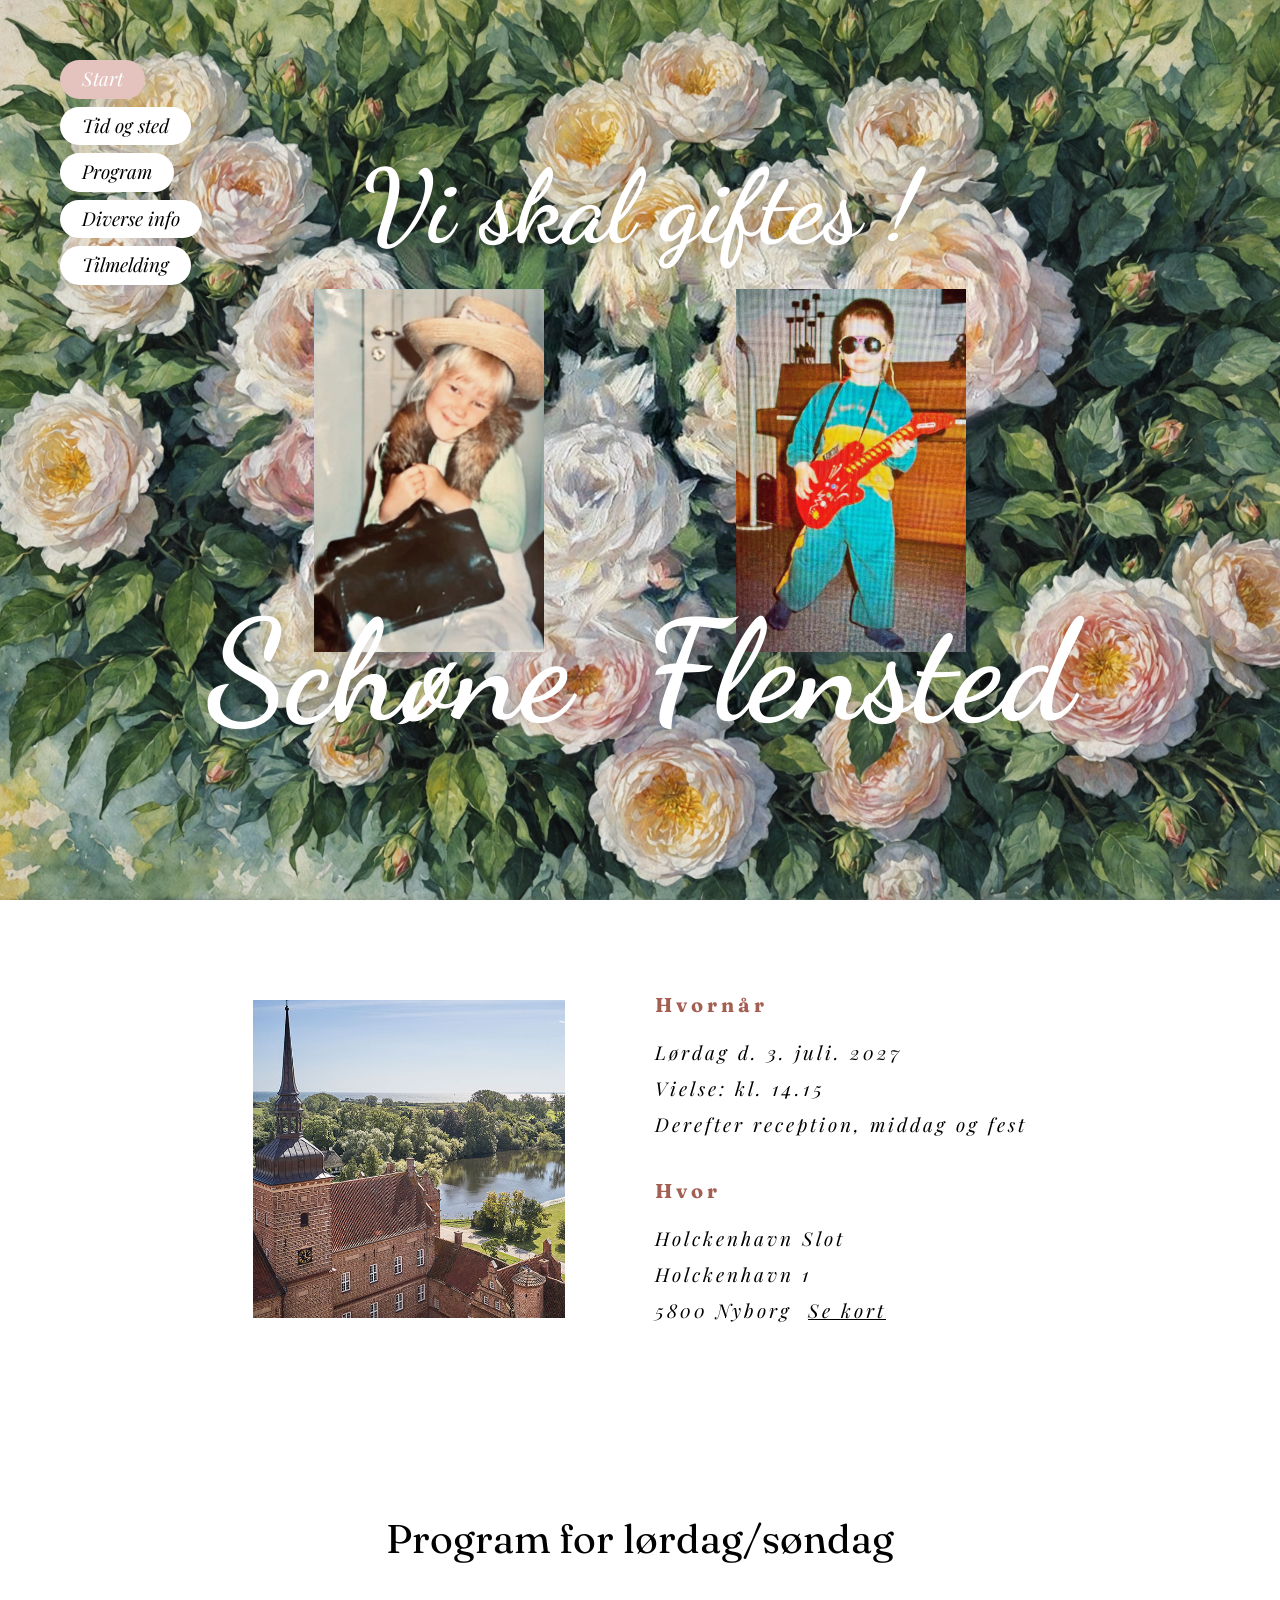
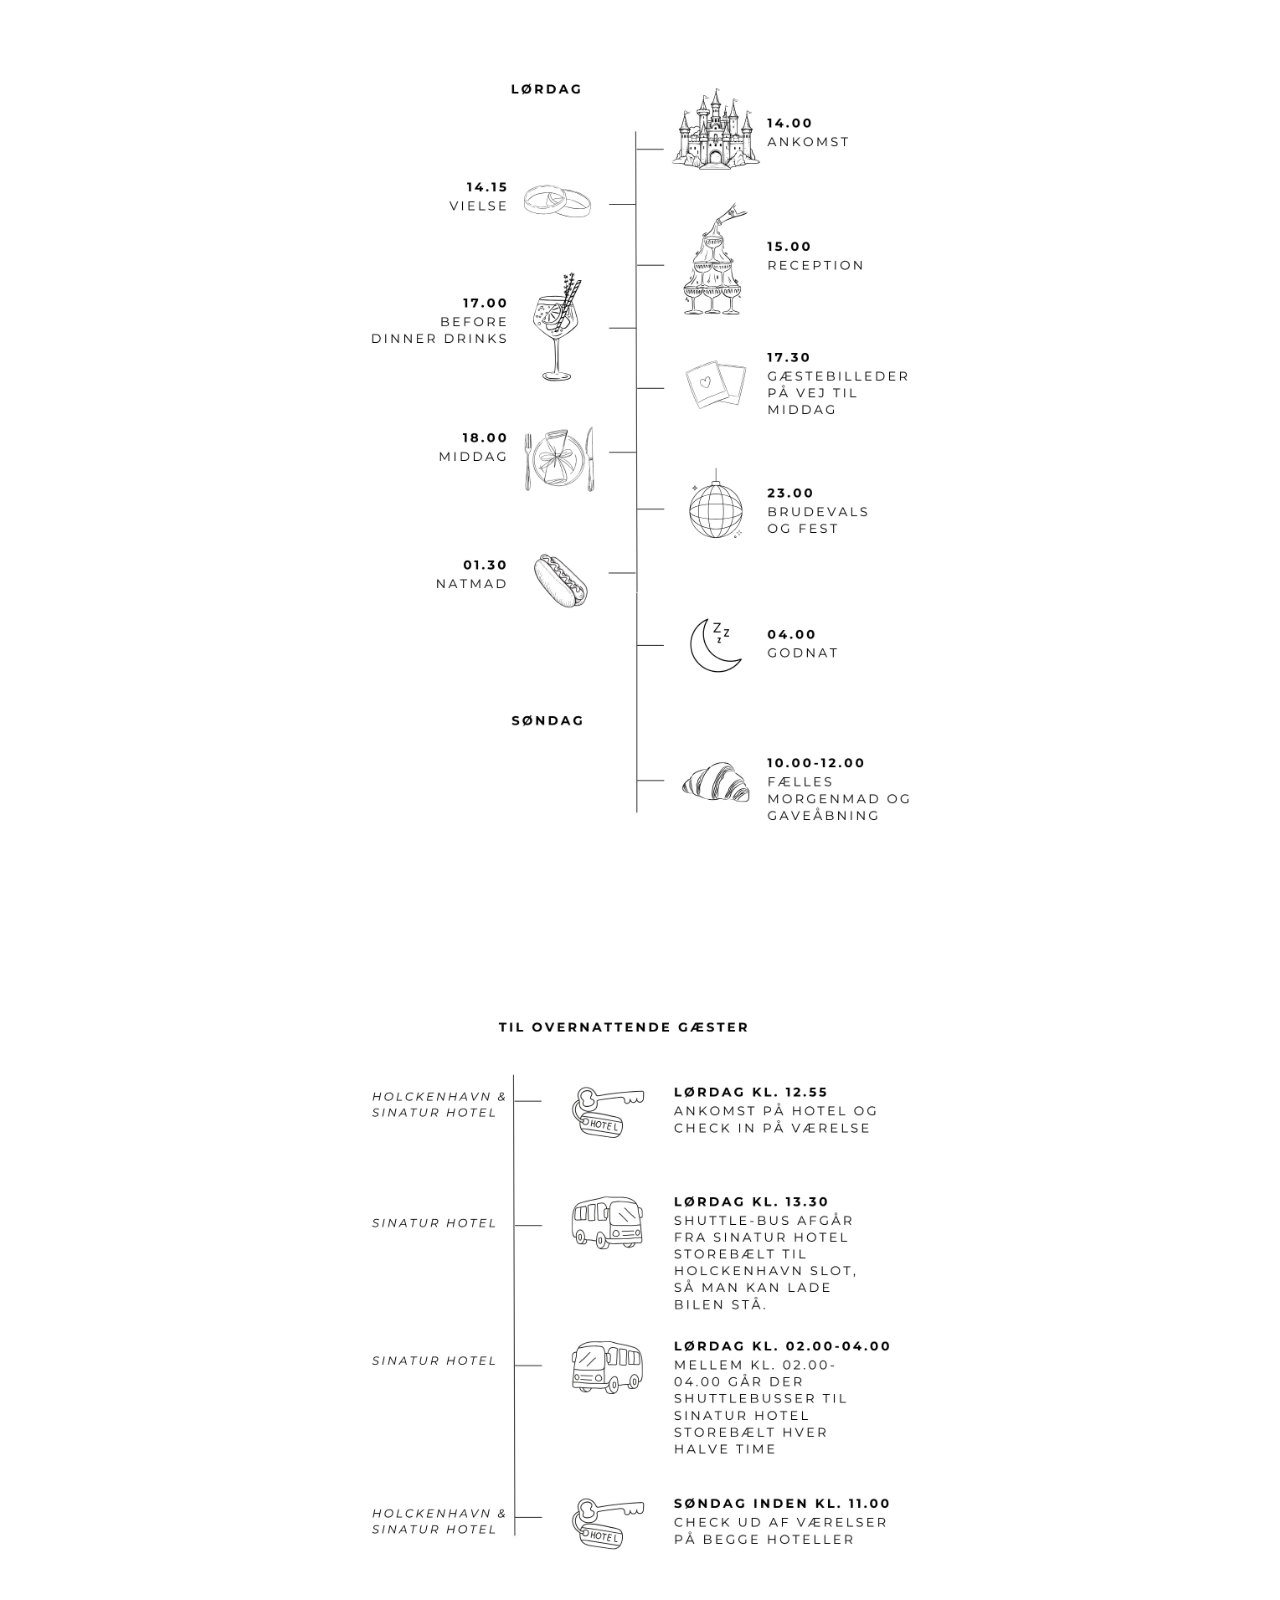
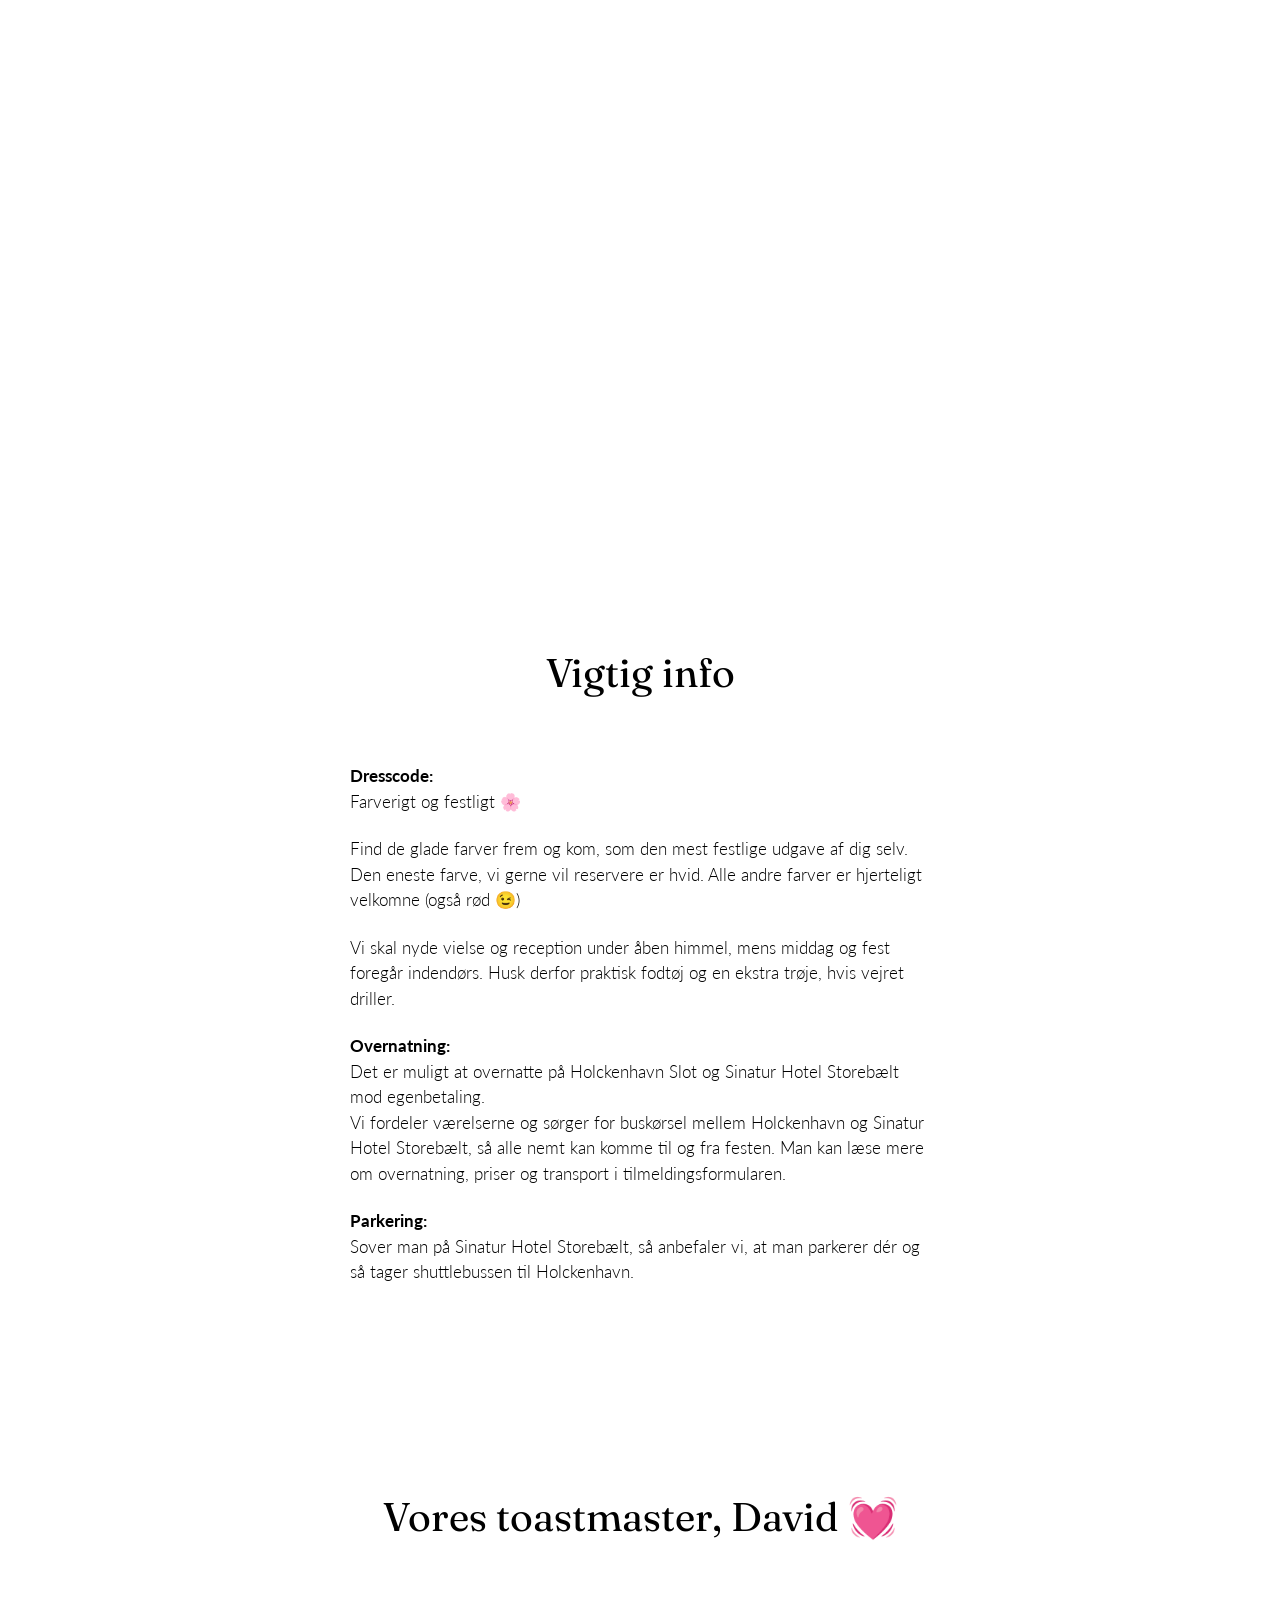
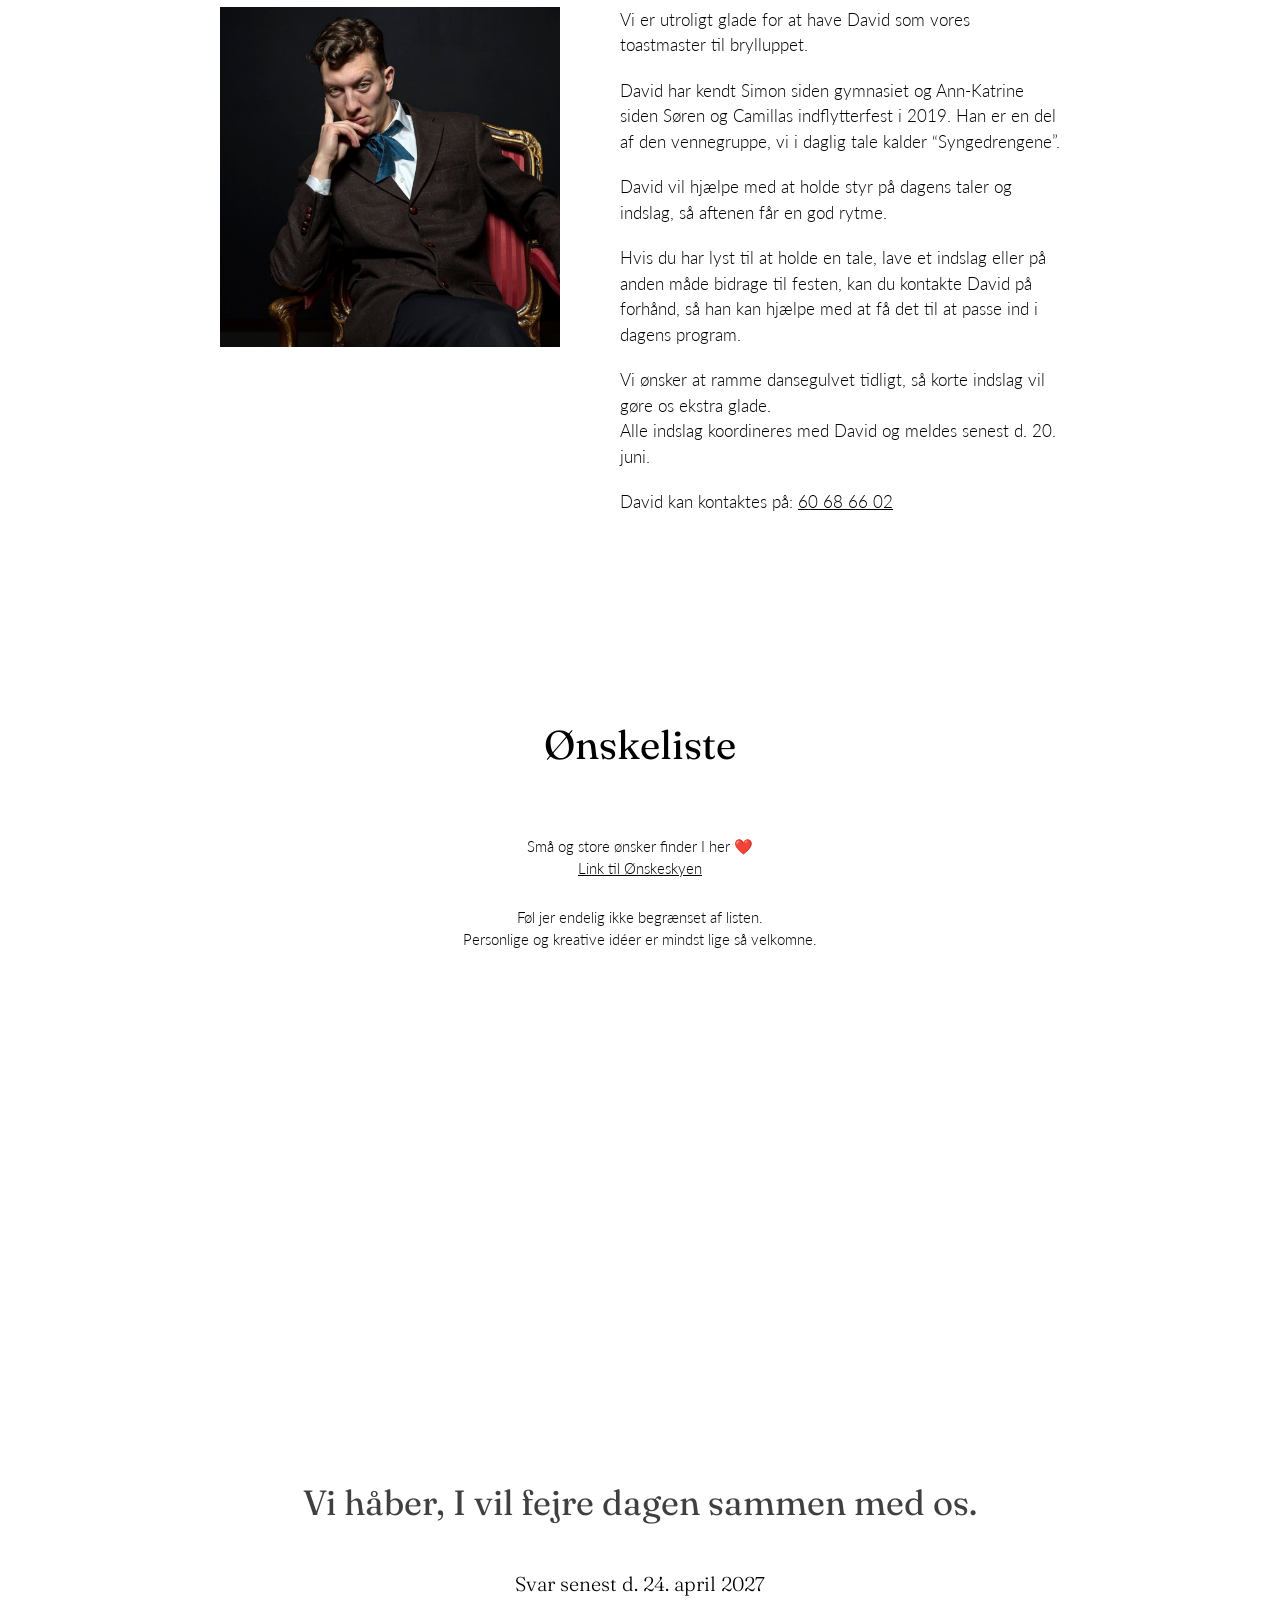
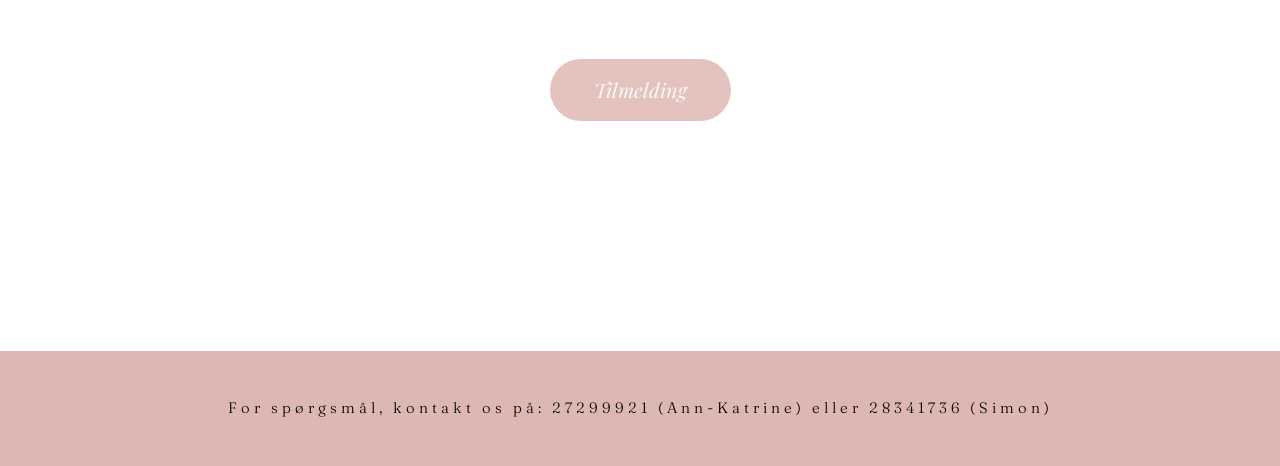
==== index.html @ 2316efba "Replicate wedding website from Wix as static site Static replica of annkatrinesh.wixsite.com/schonef" ====
<!DOCTYPE html>
<html lang="da">
<head>
  <meta charset="utf-8">
  <meta name="viewport" content="width=device-width, initial-scale=1">
  <title>Schøne Flensted | Vi skal giftes!</title>
  <meta name="description" content="Ann-Katrine og Simon skal giftes lørdag d. 3. juli 2027 på Holckenhavn Slot. Find program, praktisk info og tilmelding her.">
  <link rel="preconnect" href="https://fonts.googleapis.com">
  <link rel="preconnect" href="https://fonts.gstatic.com" crossorigin>
  <link href="https://fonts.googleapis.com/css2?family=Dancing+Script:wght@600;700&family=Fraunces:opsz,wght@9..144,400;9..144,600;9..144,700&family=Lato:wght@300;400;700&family=Playfair+Display:ital,wght@1,400;1,500&display=swap" rel="stylesheet">
  <link rel="stylesheet" href="css/style.css">
</head>
<body>

  <nav class="side-nav" aria-label="Sidenavigation">
    <a href="#start" class="active">Start</a>
    <a href="#tid-og-sted">Tid og sted</a>
    <a href="#program">Program</a>
    <a href="#diverse-info">Diverse info</a>
    <a href="#tilmelding">Tilmelding</a>
  </nav>

  <!-- Hero -->
  <header class="hero rose-bg" id="start">
    <h1 class="script-heading hero-top">Vi skal giftes&nbsp;!</h1>
    <div class="hero-photos">
      <img src="images/hero-annkatrine.jpg" alt="Ann-Katrine som barn">
      <img src="images/hero-simon.jpg" alt="Simon som barn">
    </div>
    <p class="script-heading hero-names">Schøne&nbsp;&nbsp;Flensted</p>
  </header>

  <!-- Tid og sted -->
  <section class="white-section" id="tid-og-sted">
    <div class="details">
      <img class="details-photo" src="images/holckenhavn.jpg" alt="Holckenhavn Slot">
      <div class="details-text">
        <h2 class="details-label">Hvornår</h2>
        <p class="didot">Lørdag d. 3. juli. 2027<br>
        Vielse: kl. 14.15<br>
        Derefter reception, middag og fest</p>
        <h2 class="details-label">Hvor</h2>
        <p class="didot">Holckenhavn Slot<br>
        Holckenhavn 1<br>
        5800 Nyborg &nbsp;<a class="didot-link" href="kort.html">Se kort</a></p>
      </div>
    </div>
  </section>

  <!-- Program -->
  <section class="white-section" id="program">
    <h2 class="section-heading">Program for lørdag/søndag</h2>
    <div class="program-images">
      <img src="images/program-weekend.jpg" alt="Program for lørdag og søndag: 14.00 ankomst, 14.15 vielse, 15.00 reception, 17.00 before dinner drinks, 17.30 gæstebilleder, 18.00 middag, 23.00 brudevals og fest, 01.30 natmad, 04.00 godnat. Søndag 10.00-12.00 fælles morgenmad og gaveåbning.">
      <img src="images/program-overnatning.jpg" alt="Til overnattende gæster: Lørdag kl. 12.55 ankomst på hotel og check in. Kl. 13.30 shuttle-bus fra Sinatur Hotel Storebælt til Holckenhavn Slot. Kl. 02.00-04.00 shuttlebusser til Sinatur hver halve time. Søndag inden kl. 11.00 check ud på begge hoteller.">
    </div>
  </section>

  <div class="rose-divider rose-bg" role="presentation"></div>

  <!-- Vigtig info -->
  <section class="white-section" id="diverse-info">
    <h2 class="section-heading">Vigtig info</h2>
    <div class="info-text">
      <p><strong>Dresscode:</strong><br>
      Farverigt og festligt 🌸</p>
      <p>Find de glade farver frem og kom, som den mest festlige udgave af dig selv. Den eneste farve, vi gerne vil reservere er hvid. Alle andre farver er hjerteligt velkomne (også rød 😉)</p>
      <p>Vi skal nyde vielse og reception under åben himmel, mens middag og fest foregår indendørs. Husk derfor praktisk fodtøj og en ekstra trøje, hvis vejret driller.</p>
      <p><strong>Overnatning:</strong><br>
      Det er muligt at overnatte på Holckenhavn Slot og Sinatur Hotel Storebælt mod egenbetaling.<br>
      Vi fordeler værelserne og sørger for buskørsel mellem Holckenhavn og Sinatur Hotel Storebælt, så alle nemt kan komme til og fra festen. Man kan læse mere om overnatning, priser og transport i tilmeldingsformularen.</p>
      <p><strong>Parkering:</strong><br>
      Sover man på Sinatur Hotel Storebælt, så anbefaler vi, at man parkerer dér og så tager shuttlebussen til Holckenhavn.</p>
    </div>
  </section>

  <!-- Toastmaster -->
  <section class="white-section">
    <h2 class="section-heading">Vores toastmaster, David 💓</h2>
    <div class="toastmaster">
      <img src="images/david.jpg" alt="David, vores toastmaster">
      <div class="toastmaster-text">
        <p>Vi er utroligt glade for at have David som vores toastmaster til brylluppet.</p>
        <p>David har kendt Simon siden gymnasiet og Ann-Katrine siden Søren og Camillas indflytterfest i 2019. Han er en del af den vennegruppe, vi i daglig tale kalder “Syngedrengene”.</p>
        <p>David vil hjælpe med at holde styr på dagens taler og indslag, så aftenen får en god rytme.</p>
        <p>Hvis du har lyst til at holde en tale, lave et indslag eller på anden måde bidrage til festen, kan du kontakte David på forhånd, så han kan hjælpe med at få det til at passe ind i dagens program.</p>
        <p>Vi ønsker at ramme dansegulvet tidligt, så korte indslag vil gøre os ekstra glade.<br>
        Alle indslag koordineres med David og meldes senest d. 20. juni.</p>
        <p>David kan kontaktes på: <a href="tel:+4560686602">60 68 66 02</a></p>
      </div>
    </div>
  </section>

  <!-- Ønskeliste -->
  <section class="white-section wishlist">
    <h2 class="section-heading">Ønskeliste</h2>
    <p>Små og store ønsker finder I her ❤️<br>
    <a href="https://onskeskyen.dk/s/ergcup" target="_blank" rel="noopener">Link til Ønskeskyen</a></p>
    <p>Føl jer endelig ikke begrænset af listen.<br>
    Personlige og kreative idéer er mindst lige så velkomne.</p>
  </section>

  <div class="rose-divider rose-bg" role="presentation"></div>

  <!-- Tilmelding -->
  <section class="white-section rsvp" id="tilmelding">
    <h2 class="rsvp-heading">Vi håber, I vil fejre dagen sammen med os.</h2>
    <p class="rsvp-deadline">Svar senest d. 24. april 2027</p>
    <!-- TODO: Erstat med jeres rigtige Google Form-link -->
    <a class="btn-pill" href="https://forms.gle/REPLACE_ME" target="_blank" rel="noopener">Tilmelding</a>
  </section>

  <div class="rose-divider rose-divider-small rose-bg" role="presentation"></div>

  <footer>
    For spørgsmål, kontakt os på: <a href="tel:+4527299921">27299921</a> (Ann-Katrine) eller <a href="tel:+4528341736">28341736</a> (Simon)
  </footer>

  <script>
    // Highlight active nav pill while scrolling
    const links = document.querySelectorAll('.side-nav a');
    const targets = [...links].map(a => document.querySelector(a.hash));
    const setActive = () => {
      let idx = 0;
      targets.forEach((t, i) => { if (t && t.getBoundingClientRect().top <= window.innerHeight / 2) idx = i; });
      links.forEach((a, i) => a.classList.toggle('active', i === idx));
    };
    document.addEventListener('scroll', setActive, { passive: true });
    setActive();
  </script>
</body>
</html>
---- css/style.css ----
/* Schøne Flensted — bryllupshjemmeside */

:root {
  --terracotta: #A45F53;
  --pink: #E4C3BE;
  --footer-pink: #DDB7B1;
  --periwinkle: #AABDF6;
  --ink: #000;
  --grey: #404040;
}

* { margin: 0; padding: 0; box-sizing: border-box; }

html { scroll-behavior: smooth; }

body {
  font-family: 'Lato', sans-serif;
  font-weight: 300;
  color: var(--ink);
  background: #fff;
  line-height: 1.5;
}

/* ---------- Fixed rose background (parallax) ---------- */
.rose-bg {
  background-image: url('../images/roser-bg.jpg');
  background-size: cover;
  background-position: center;
  background-attachment: fixed;
}

@media (max-width: 900px), (hover: none) {
  /* fixed backgrounds perform poorly on mobile */
  .rose-bg { background-attachment: scroll; }
}

/* ---------- Side navigation ---------- */
.side-nav {
  position: fixed;
  top: 60px;
  left: 60px;
  z-index: 100;
  display: flex;
  flex-direction: column;
  gap: 8px;
}

.side-nav a {
  font-family: 'Playfair Display', 'Didot', serif;
  font-style: italic;
  font-size: 19px;
  text-decoration: none;
  color: var(--ink);
  background: #fff;
  border-radius: 100px;
  padding: 4px 22px 6px;
  width: fit-content;
  transition: background .25s, color .25s;
}

.side-nav a:hover { background: #f3e3e0; }

.side-nav a.active {
  background: var(--pink);
  color: #fff;
}

/* ---------- Hero ---------- */
.hero {
  min-height: 100vh;
  display: flex;
  flex-direction: column;
  align-items: center;
  justify-content: center;
  text-align: center;
  padding: 40px 20px;
}

.script-heading {
  font-family: 'Dancing Script', cursive;
  font-weight: 700;
  color: #fff;
  text-shadow: 0 1px 12px rgba(0,0,0,.15);
  line-height: 1;
}

.hero-top { font-size: clamp(48px, 8vw, 105px); }

.hero-photos {
  display: flex;
  gap: clamp(24px, 15vw, 220px);
  margin: 30px 0;
}

.hero-photos img {
  width: clamp(120px, 18vw, 235px);
  aspect-ratio: 235 / 370;
  object-fit: cover;
}

.hero-names {
  font-size: clamp(56px, 11vw, 143px);
  margin-top: -80px;
  white-space: nowrap;
}

@media (max-width: 900px) {
  .hero-names { margin-top: -30px; }
}

/* ---------- Generic sections ---------- */
.white-section {
  background: #fff;
  padding: 90px 24px;
  display: flex;
  flex-direction: column;
  align-items: center;
}

.section-heading {
  font-family: 'Fraunces', serif;
  font-weight: 400;
  font-size: clamp(30px, 4vw, 40px);
  text-align: center;
  margin-bottom: 60px;
}

.rose-divider { height: 320px; }
.rose-divider-small { height: 140px; }

/* ---------- Tid og sted ---------- */
.details {
  display: flex;
  align-items: center;
  gap: 90px;
  flex-wrap: wrap;
  justify-content: center;
  max-width: 960px;
}

.details-photo {
  width: 312px;
  height: 318px;
  object-fit: cover;
}

.details-label {
  font-family: 'Fraunces', serif;
  font-weight: 700;
  font-size: 20px;
  letter-spacing: 4px;
  color: var(--terracotta);
  text-transform: none;
  margin: 34px 0 14px;
}

.details-text .details-label:first-child { margin-top: 0; }

.didot {
  font-family: 'Playfair Display', 'Didot', serif;
  font-style: italic;
  font-size: 19px;
  letter-spacing: 3px;
  line-height: 1.9;
}

.didot-link {
  font-family: 'Playfair Display', 'Didot', serif;
  font-style: italic;
  color: var(--ink);
}

/* ---------- Program ---------- */
.program-images {
  display: flex;
  flex-direction: column;
  align-items: center;
  gap: 40px;
}

.program-images img {
  width: min(592px, 100%);
  height: auto;
}

/* ---------- Vigtig info ---------- */
.info-text {
  max-width: 580px;
  font-size: 17px;
}

.info-text p { margin-bottom: 22px; }

.info-text strong { font-weight: 700; }

/* ---------- Toastmaster ---------- */
.toastmaster {
  display: flex;
  gap: 60px;
  align-items: flex-start;
  justify-content: center;
  flex-wrap: wrap;
  max-width: 960px;
}

.toastmaster img {
  width: min(340px, 100%);
  height: auto;
}

.toastmaster-text {
  max-width: 440px;
  font-size: 17px;
}

.toastmaster-text p { margin-bottom: 20px; }

.toastmaster-text a { color: inherit; }

/* ---------- Ønskeliste ---------- */
.wishlist { text-align: center; }

.wishlist p {
  font-size: 15px;
  margin-bottom: 26px;
}

.wishlist a { color: inherit; }

/* ---------- Tilmelding / RSVP ---------- */
.rsvp { text-align: center; }

.rsvp-heading {
  font-family: 'Fraunces', serif;
  font-weight: 400;
  font-size: clamp(26px, 3.5vw, 35px);
  color: var(--grey);
}

.rsvp-deadline {
  font-family: 'Fraunces', serif;
  font-size: 20px;
  margin: 40px 0 60px;
}

.btn-pill {
  font-family: 'Playfair Display', 'Didot', serif;
  font-style: italic;
  font-size: 20px;
  color: #fafafa;
  background: var(--pink);
  border-radius: 100px;
  padding: 16px 44px;
  text-decoration: none;
  transition: background .25s;
}

.btn-pill:hover { background: #d8aca6; }

/* ---------- Footer ---------- */
footer {
  background: var(--footer-pink);
  font-family: 'Fraunces', serif;
  font-size: 15px;
  letter-spacing: 4px;
  text-align: center;
  padding: 46px 20px;
}

footer a {
  color: inherit;
  text-decoration: none;
}

/* ---------- Kort page ---------- */
.map-page { background: var(--periwinkle); }

.map-intro {
  padding: 120px 24px 70px;
  text-align: center;
  max-width: 760px;
  margin: 0 auto;
}

.map-intro h1 {
  font-family: 'Fraunces', serif;
  font-weight: 400;
  font-size: 28px;
  letter-spacing: 10px;
  text-transform: uppercase;
  margin-bottom: 50px;
}

.map-intro .didot { margin-bottom: 26px; letter-spacing: 1px; }

.map-embed iframe {
  display: block;
  width: 100%;
  height: 60vh;
  min-height: 420px;
  border: 0;
}

/* ---------- Mobile ---------- */
@media (max-width: 900px) {
  .side-nav {
    top: 0; left: 0; right: 0;
    flex-direction: row;
    flex-wrap: wrap;
    gap: 6px;
    padding: 10px;
    justify-content: center;
    background: rgba(255,255,255,.65);
    backdrop-filter: blur(6px);
  }
  .side-nav a { font-size: 15px; padding: 3px 14px 5px; }
  .details { gap: 40px; }
  .white-section { padding: 70px 20px; }
  .rose-divider { height: 180px; }
  .map-intro { padding-top: 110px; }
}
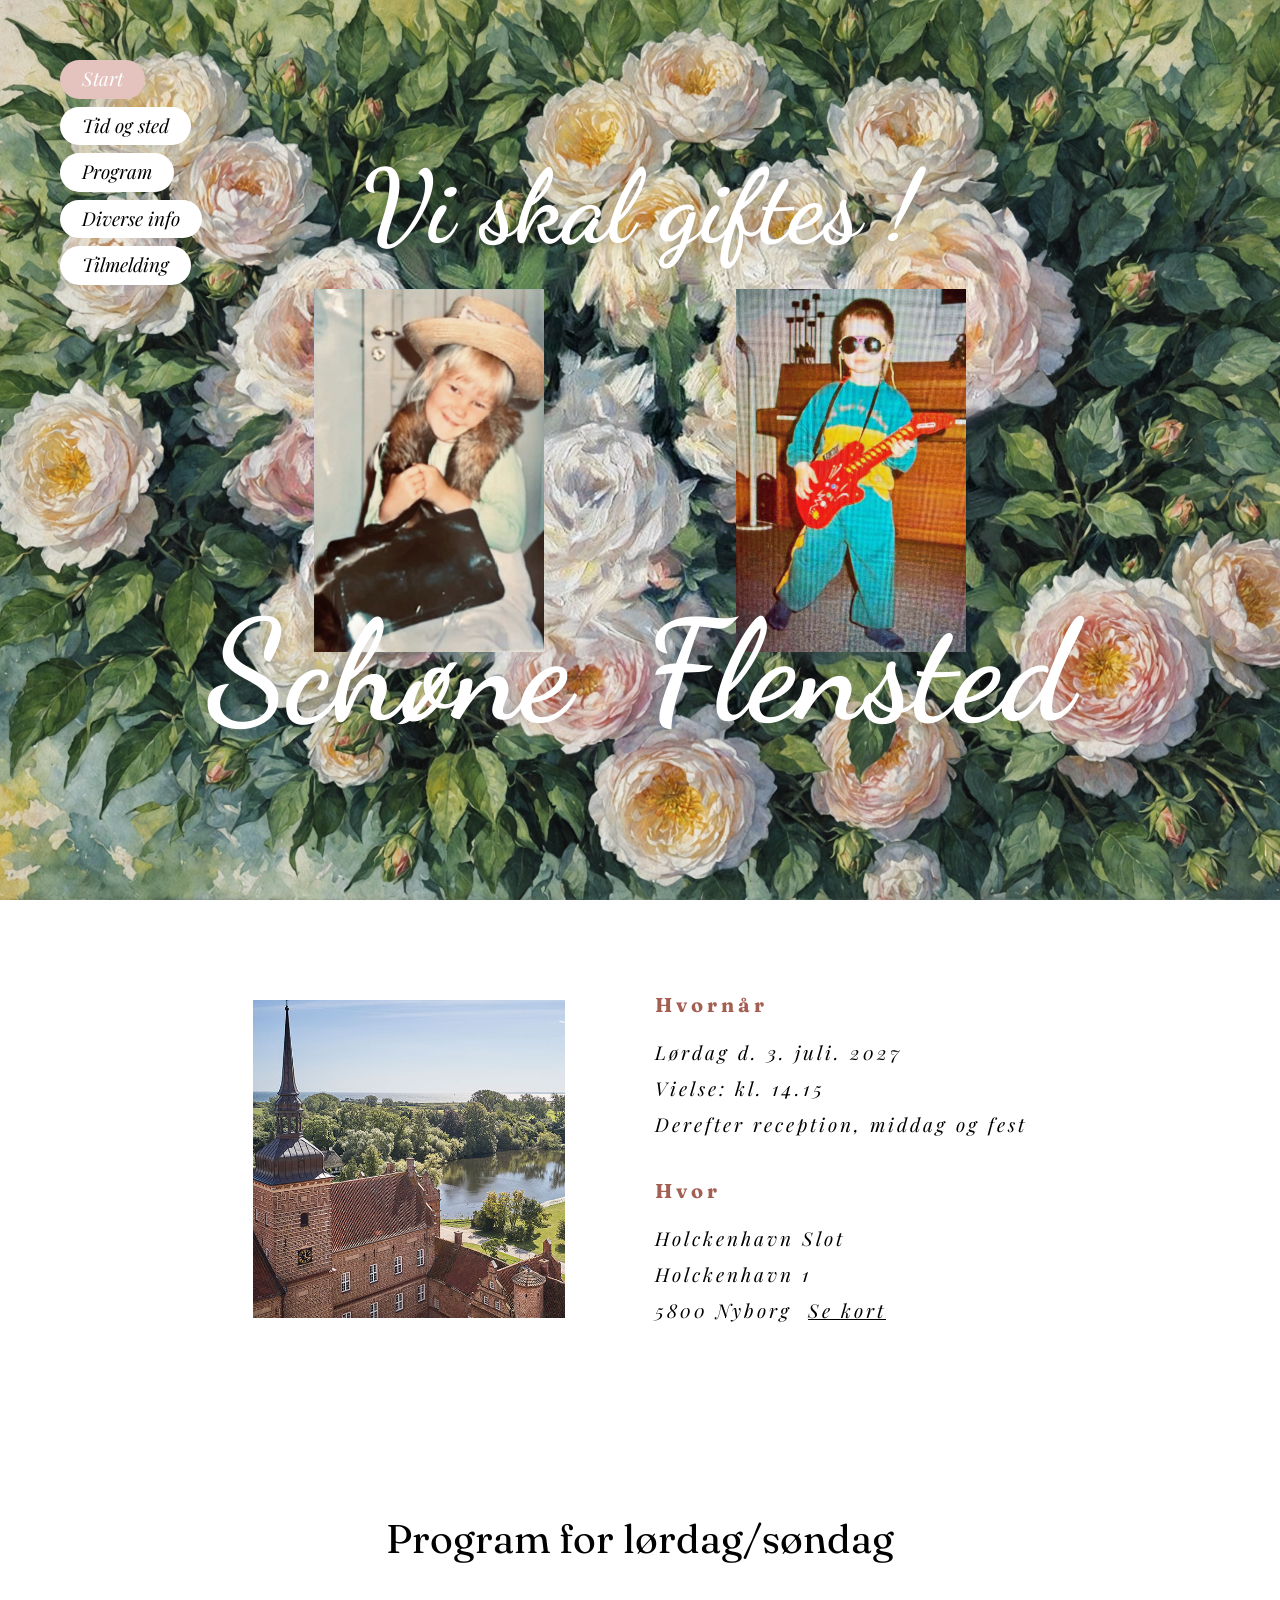
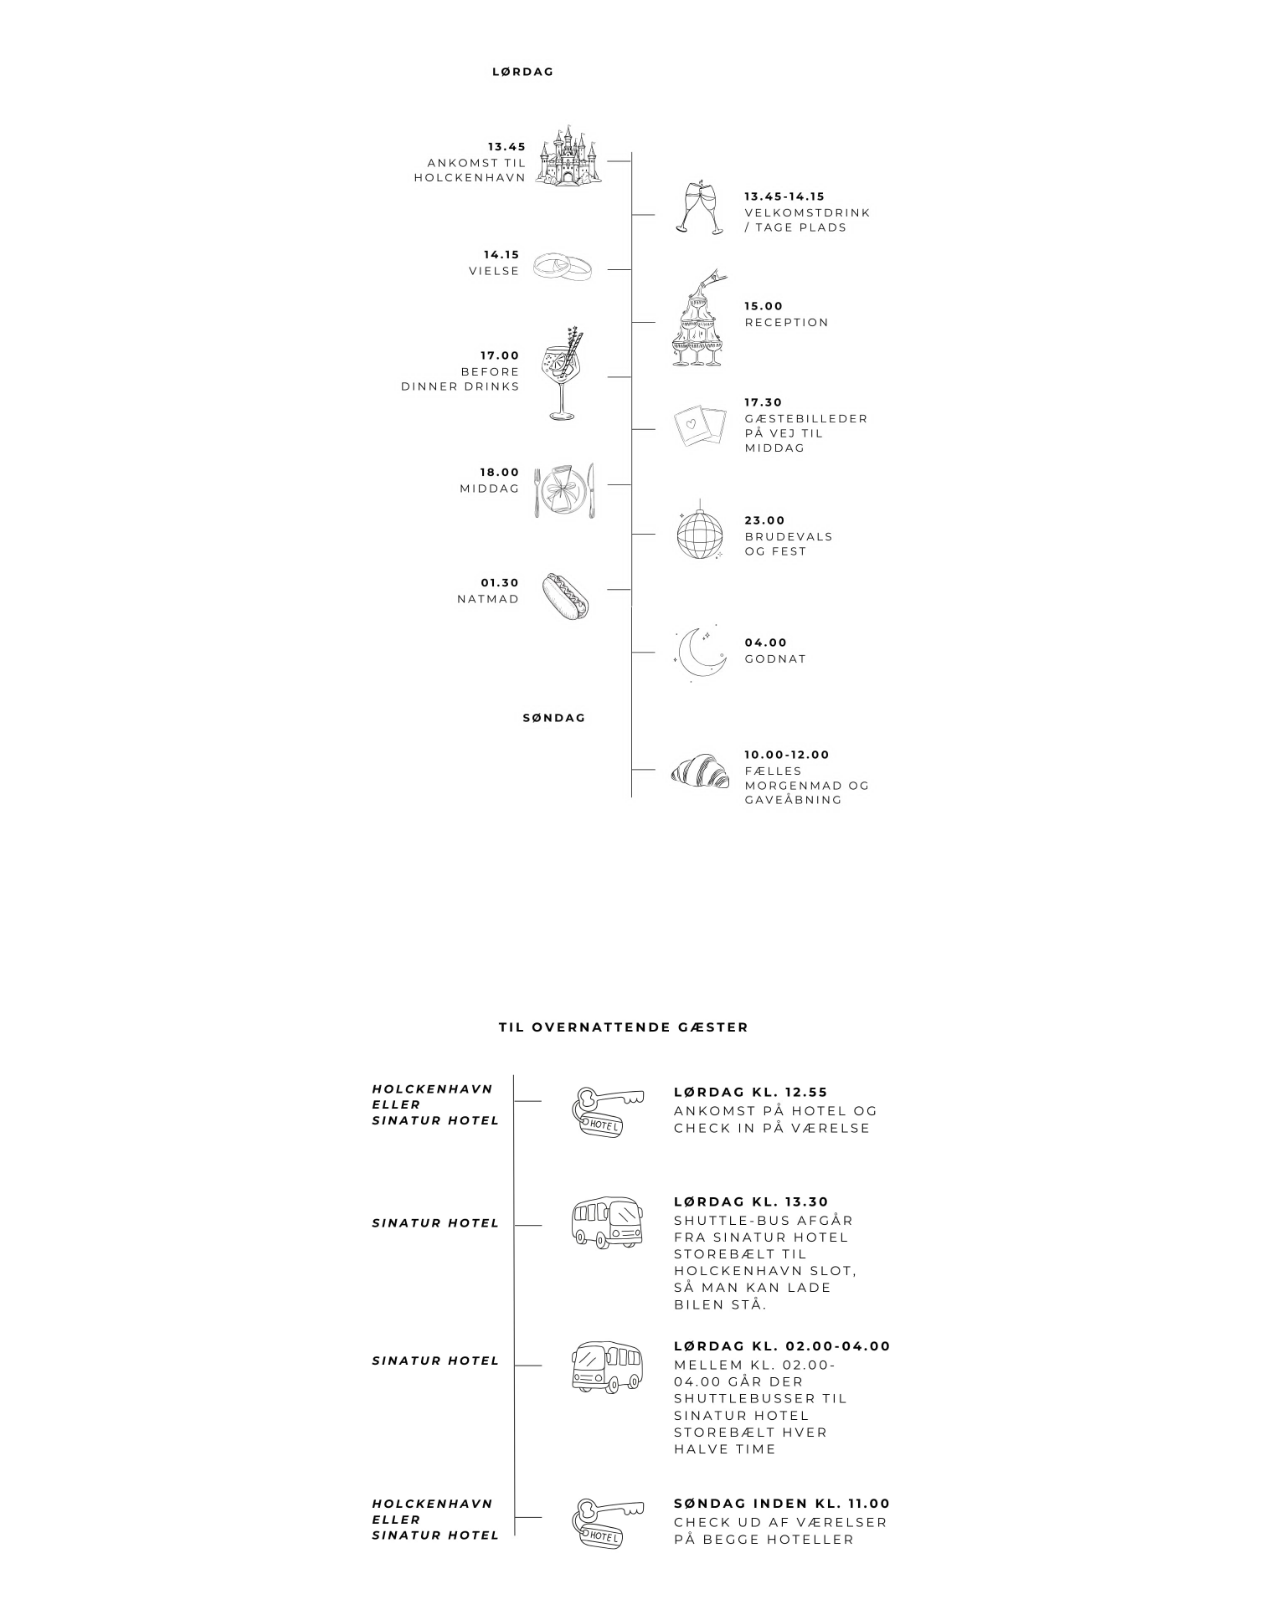
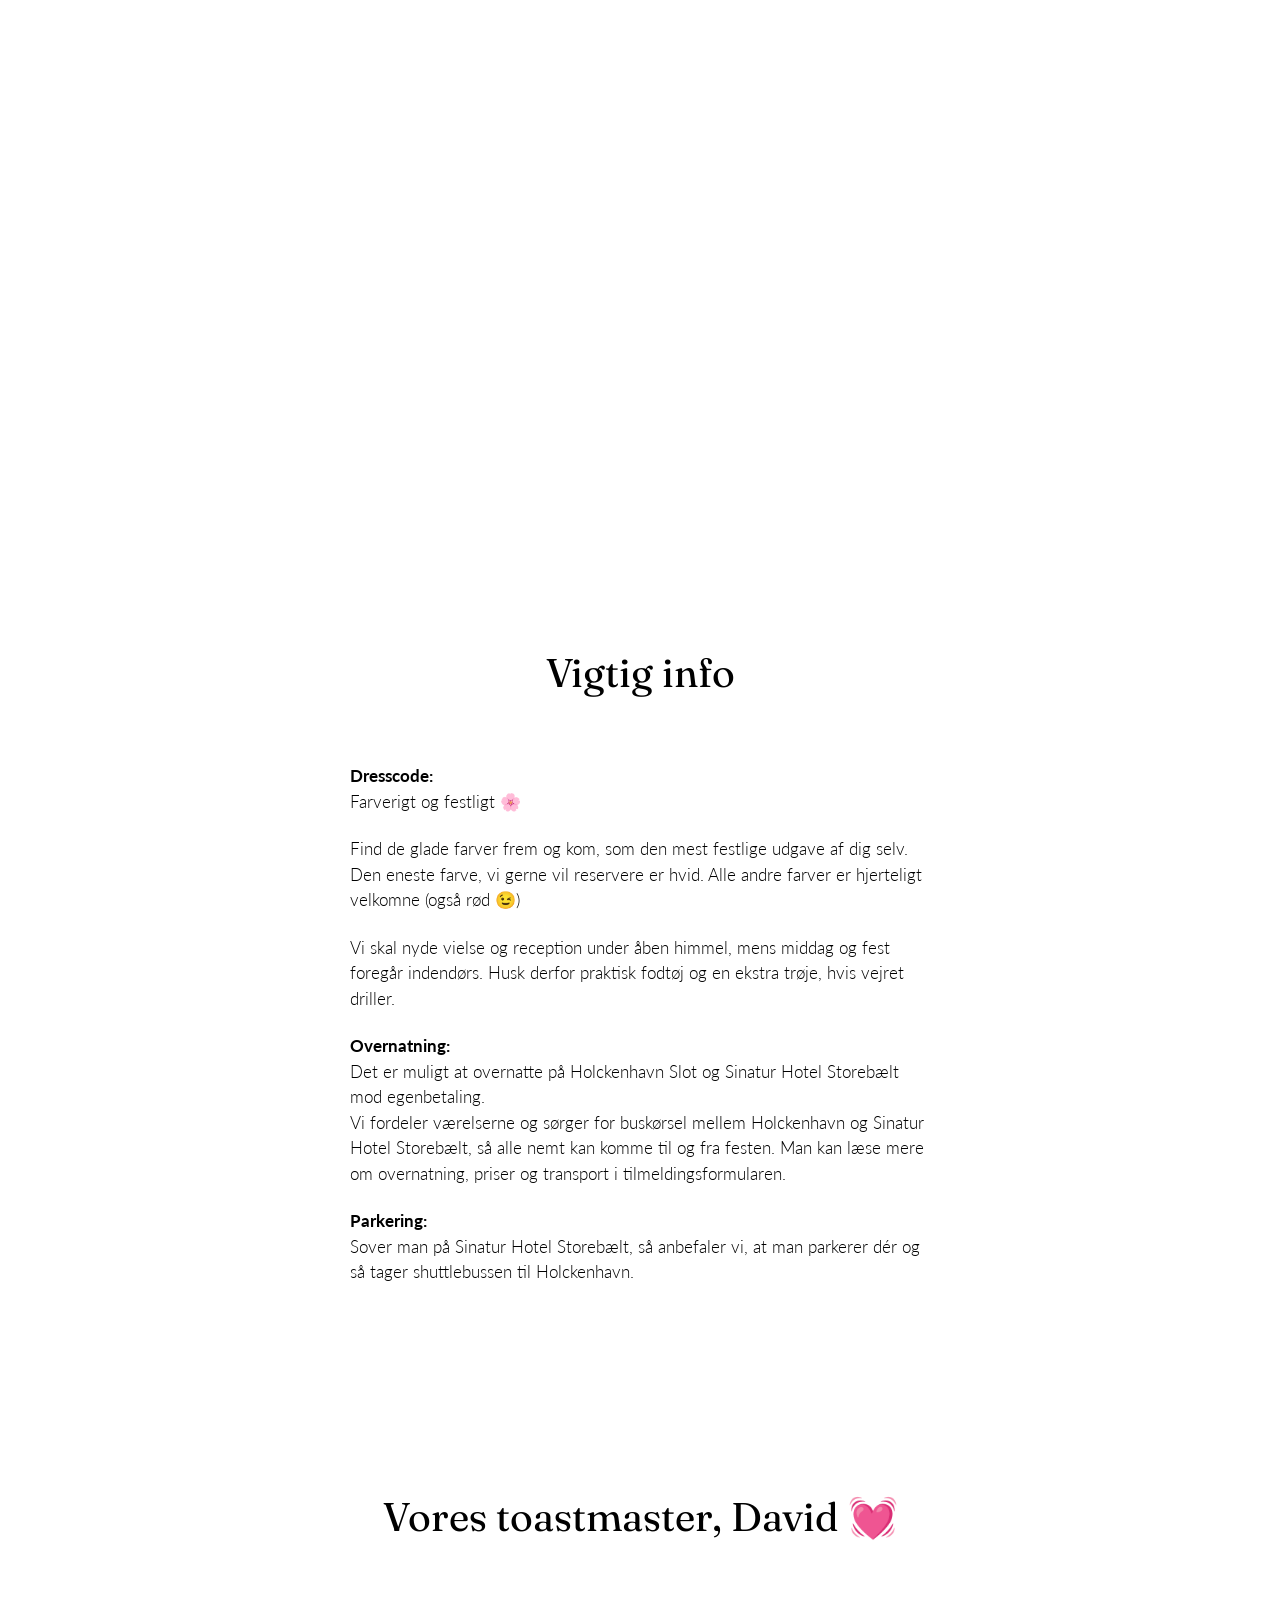
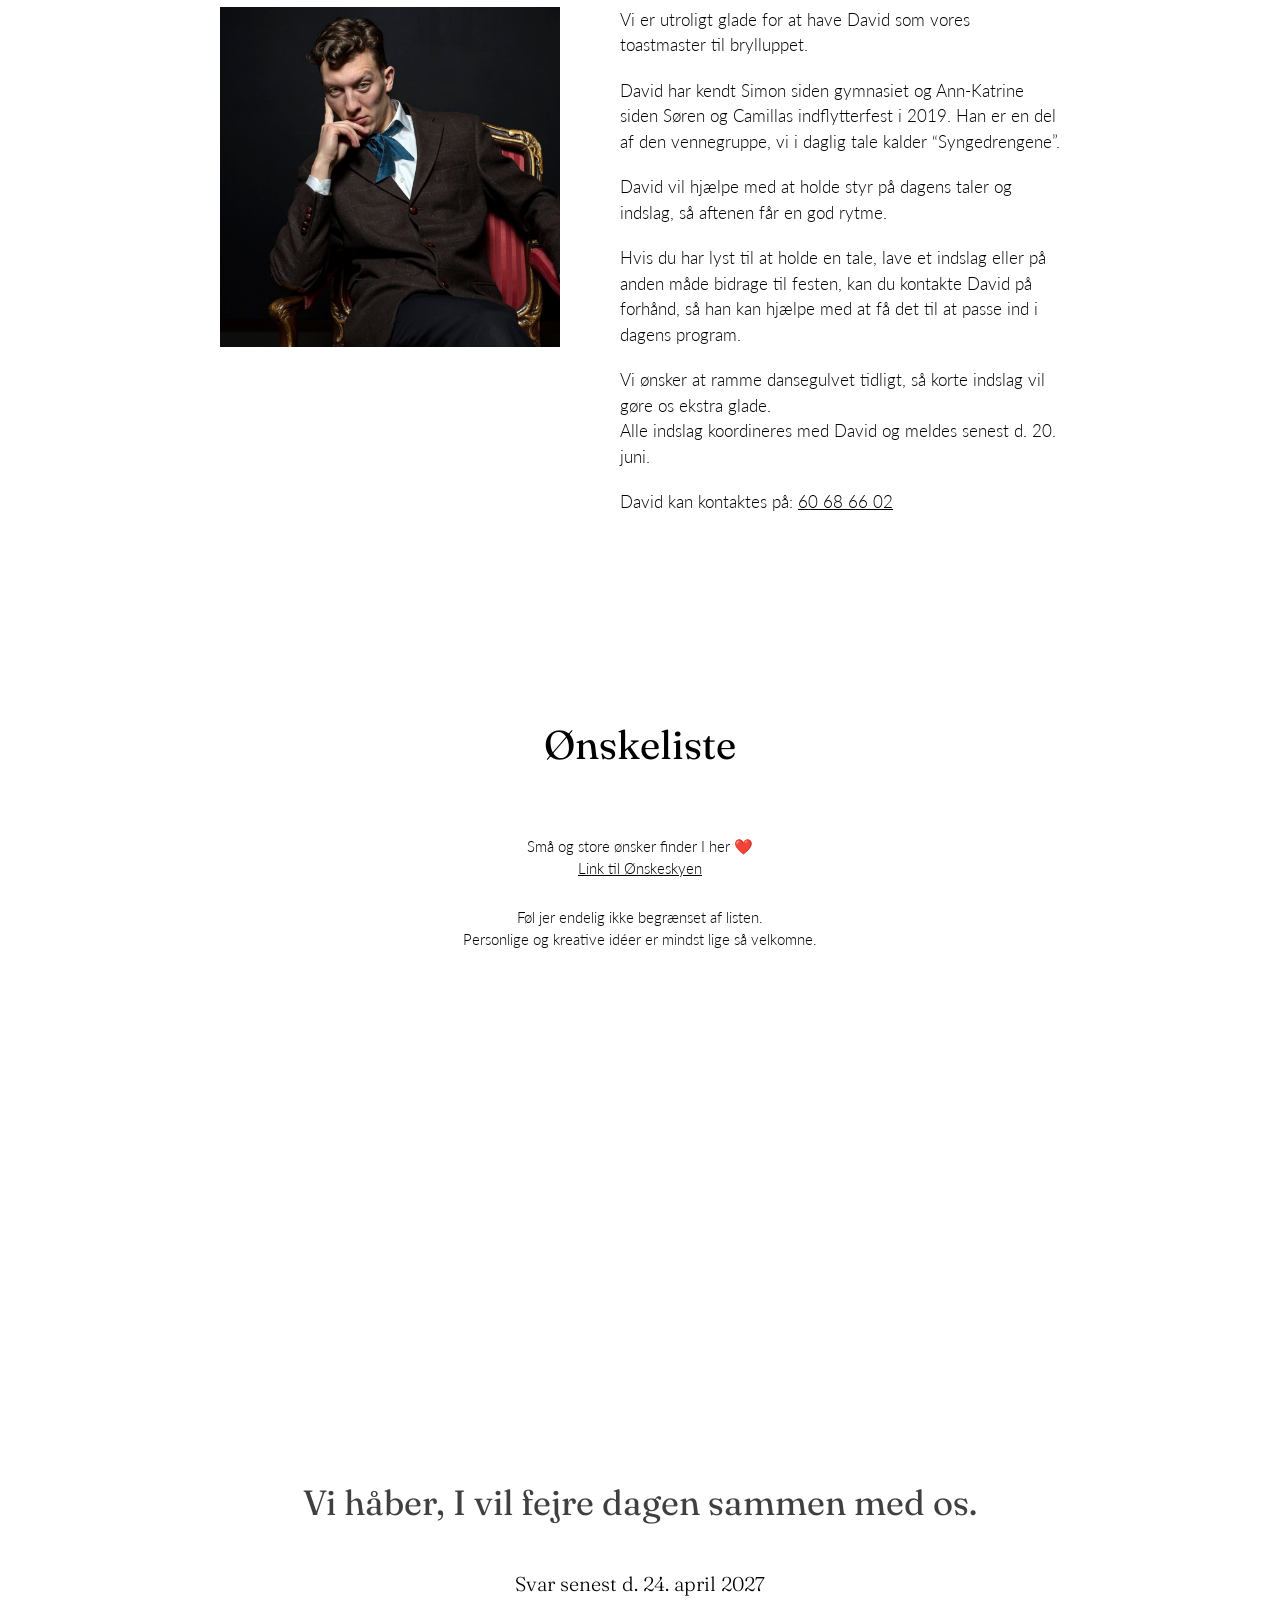
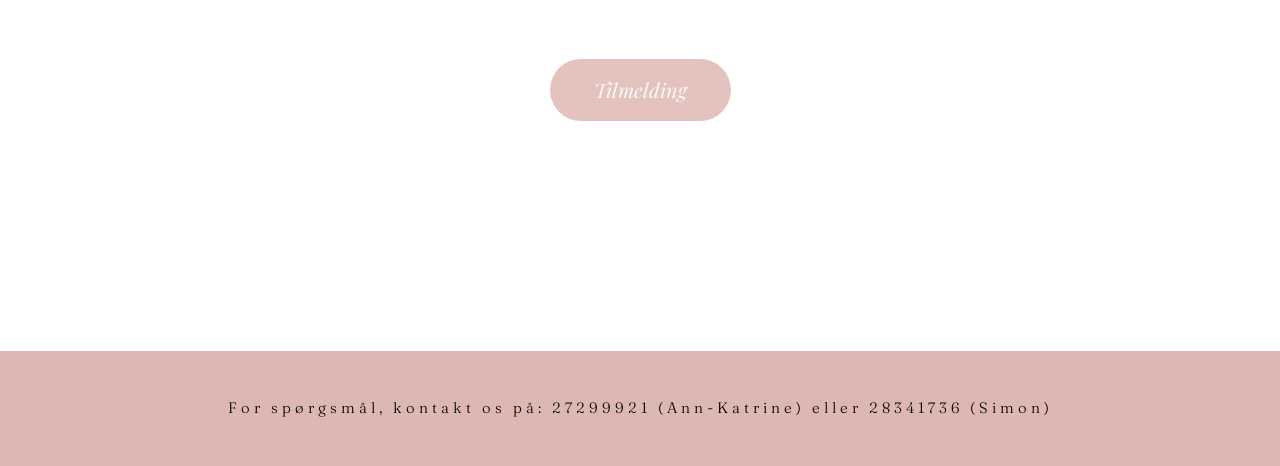
==== commit ce66c8d1: "Fixed image references" ====
--- a/index.html
+++ b/index.html
@@ -51,8 +51,8 @@
   <section class="white-section" id="program">
     <h2 class="section-heading">Program for lørdag/søndag</h2>
     <div class="program-images">
-      <img src="images/program-weekend.jpg" alt="Program for lørdag og søndag: 14.00 ankomst, 14.15 vielse, 15.00 reception, 17.00 before dinner drinks, 17.30 gæstebilleder, 18.00 middag, 23.00 brudevals og fest, 01.30 natmad, 04.00 godnat. Søndag 10.00-12.00 fælles morgenmad og gaveåbning.">
-      <img src="images/program-overnatning.jpg" alt="Til overnattende gæster: Lørdag kl. 12.55 ankomst på hotel og check in. Kl. 13.30 shuttle-bus fra Sinatur Hotel Storebælt til Holckenhavn Slot. Kl. 02.00-04.00 shuttlebusser til Sinatur hver halve time. Søndag inden kl. 11.00 check ud på begge hoteller.">
+      <img src="images/program-weekend.jpeg" alt="Program for lørdag og søndag: 14.00 ankomst, 14.15 vielse, 15.00 reception, 17.00 before dinner drinks, 17.30 gæstebilleder, 18.00 middag, 23.00 brudevals og fest, 01.30 natmad, 04.00 godnat. Søndag 10.00-12.00 fælles morgenmad og gaveåbning.">
+      <img src="images/program-overnatning.jpeg" alt="Til overnattende gæster: Lørdag kl. 12.55 ankomst på hotel og check in. Kl. 13.30 shuttle-bus fra Sinatur Hotel Storebælt til Holckenhavn Slot. Kl. 02.00-04.00 shuttlebusser til Sinatur hver halve time. Søndag inden kl. 11.00 check ud på begge hoteller.">
     </div>
   </section>
 
@@ -106,8 +106,7 @@
   <section class="white-section rsvp" id="tilmelding">
     <h2 class="rsvp-heading">Vi håber, I vil fejre dagen sammen med os.</h2>
     <p class="rsvp-deadline">Svar senest d. 24. april 2027</p>
-    <!-- TODO: Erstat med jeres rigtige Google Form-link -->
-    <a class="btn-pill" href="https://forms.gle/REPLACE_ME" target="_blank" rel="noopener">Tilmelding</a>
+    <a class="btn-pill" href="tilmelding.html">Tilmelding</a>
   </section>
 
   <div class="rose-divider rose-divider-small rose-bg" role="presentation"></div>
--- a/css/style.css
+++ b/css/style.css
@@ -300,6 +300,92 @@
   min-height: 420px;
   border: 0;
 }
+
+/* ---------- Tilmelding form page ---------- */
+.form-page { background: #fff; }
+
+.form-hero {
+  padding: 150px 24px 30px;
+  text-align: center;
+  max-width: 760px;
+  margin: 0 auto;
+}
+
+.form-hero h1 {
+  font-family: 'Fraunces', serif;
+  font-weight: 400;
+  font-size: clamp(26px, 3.5vw, 35px);
+  color: var(--grey);
+  margin-bottom: 26px;
+}
+
+.form-hero .didot { margin-bottom: 10px; letter-spacing: 1px; }
+
+.form-hero .rsvp-deadline { margin: 20px 0 0; }
+
+.rsvp-form {
+  width: min(560px, 100%);
+  font-size: 17px;
+}
+
+.form-section-heading {
+  font-family: 'Fraunces', serif;
+  font-weight: 600;
+  font-size: 22px;
+  margin-bottom: 34px;
+}
+
+.rsvp-form .field { display: block; margin-bottom: 28px; }
+
+.rsvp-form .field span { display: block; margin-bottom: 8px; font-weight: 400; }
+
+.rsvp-form input[type="text"],
+.rsvp-form input[type="tel"],
+.rsvp-form input[type="email"] {
+  width: 100%;
+  padding: 10px 12px;
+  font: inherit;
+  border: 1px solid #c9c9c9;
+  border-radius: 4px;
+  background: #fff;
+}
+
+.rsvp-form input:focus {
+  outline: none;
+  border-color: var(--terracotta);
+}
+
+.rsvp-form fieldset {
+  border: 0;
+  margin-bottom: 30px;
+}
+
+.rsvp-form legend { margin-bottom: 12px; }
+
+.rsvp-form .choice {
+  display: block;
+  margin-bottom: 10px;
+  cursor: pointer;
+}
+
+.rsvp-form .choice small { color: #555; margin-left: 24px; display: inline-block; }
+
+.rsvp-form input[type="radio"] { accent-color: var(--terracotta); margin-right: 6px; }
+
+.req { color: var(--terracotta); }
+
+.form-error { color: #b00020; margin-bottom: 20px; }
+
+.rsvp-form .btn-pill {
+  border: 0;
+  cursor: pointer;
+  display: inline-block;
+  margin-top: 10px;
+}
+
+.rsvp-thanks { text-align: center; padding: 40px 0 80px; }
+
+.rsvp-thanks a { color: inherit; }
 
 /* ---------- Mobile ---------- */
 @media (max-width: 900px) {
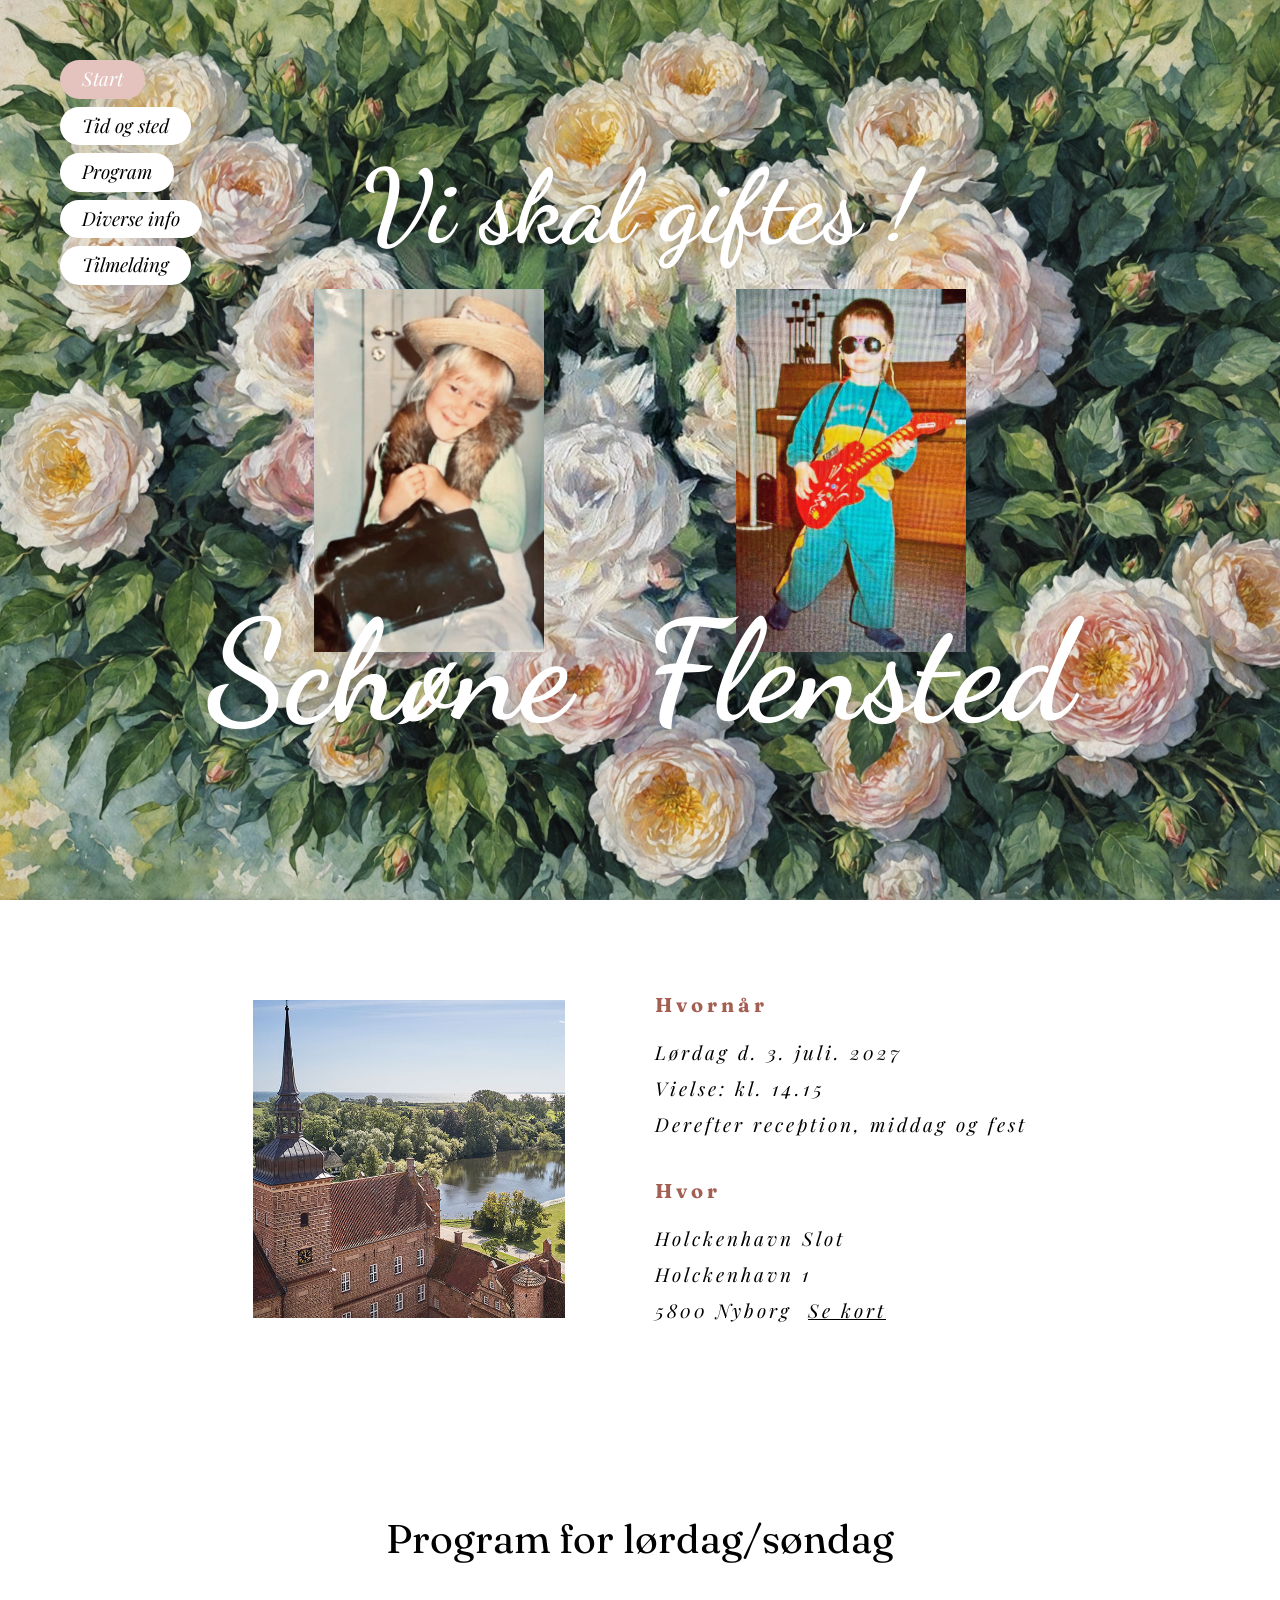
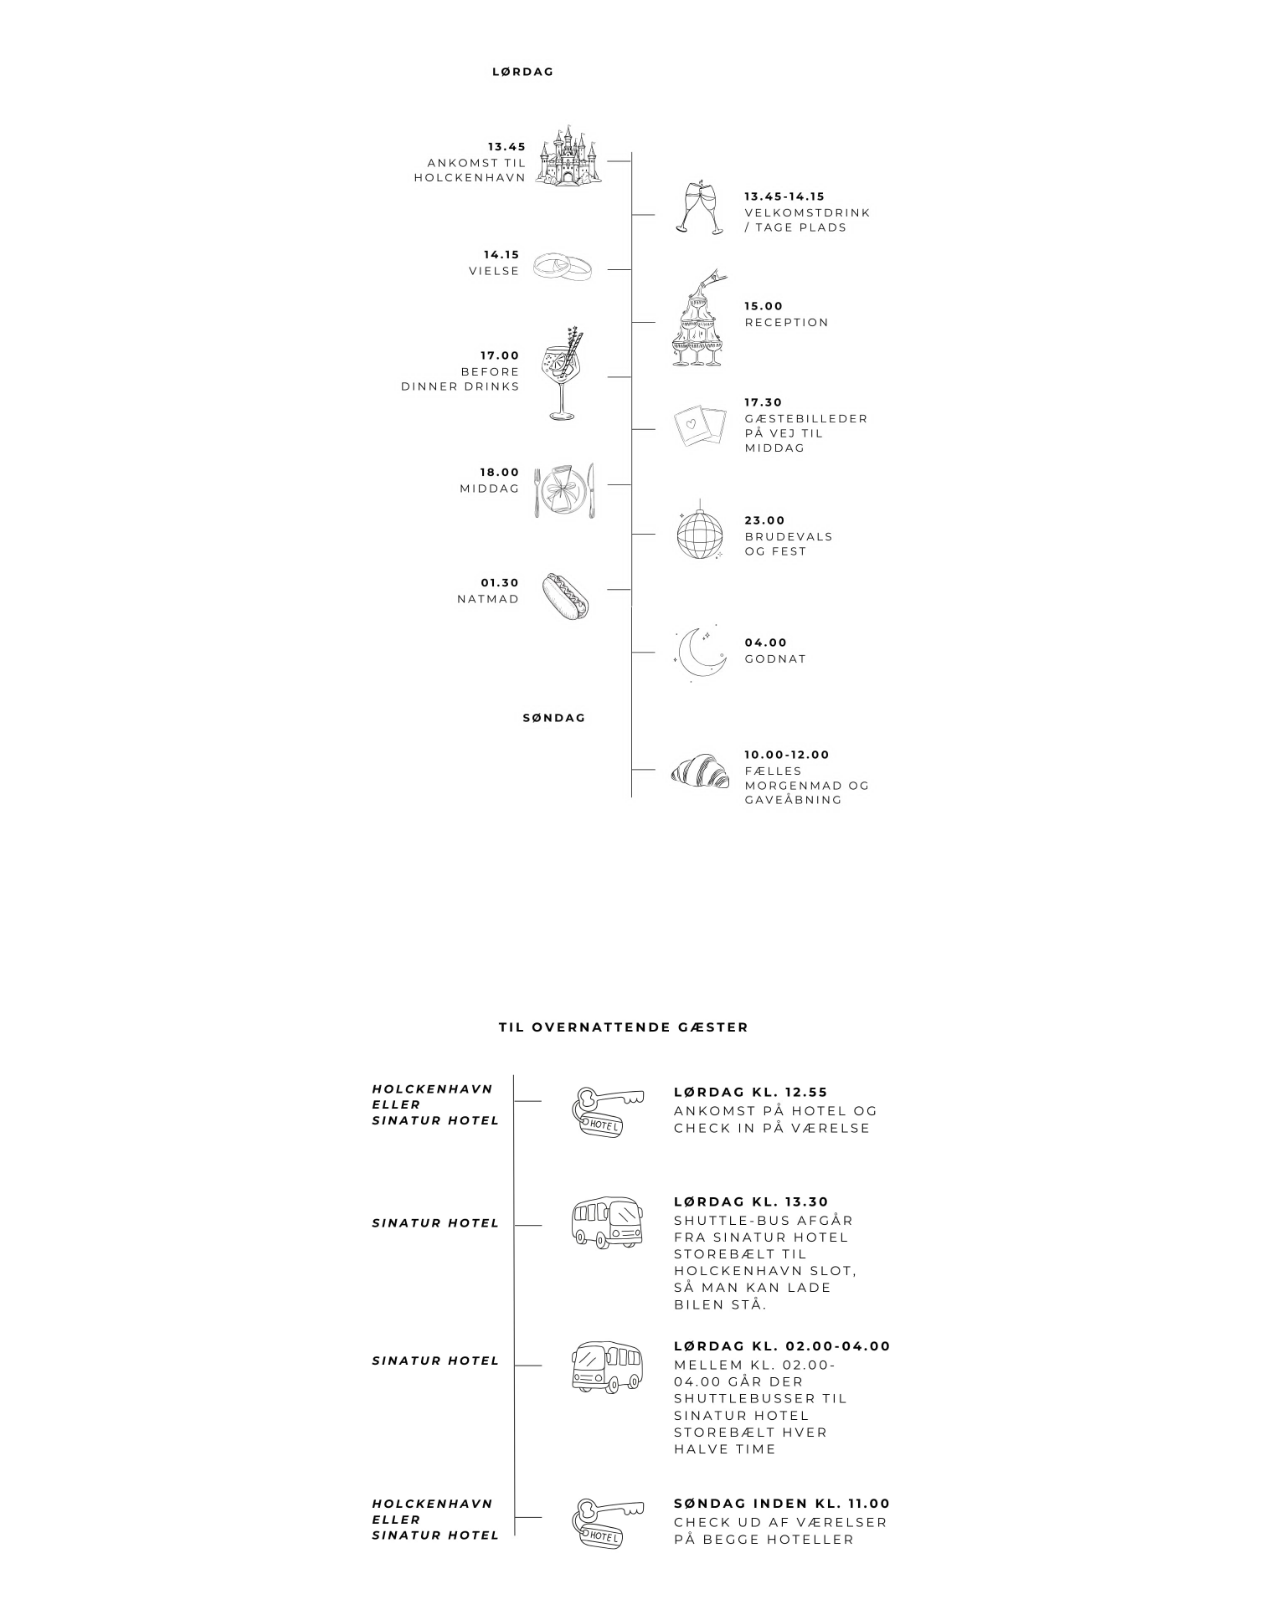
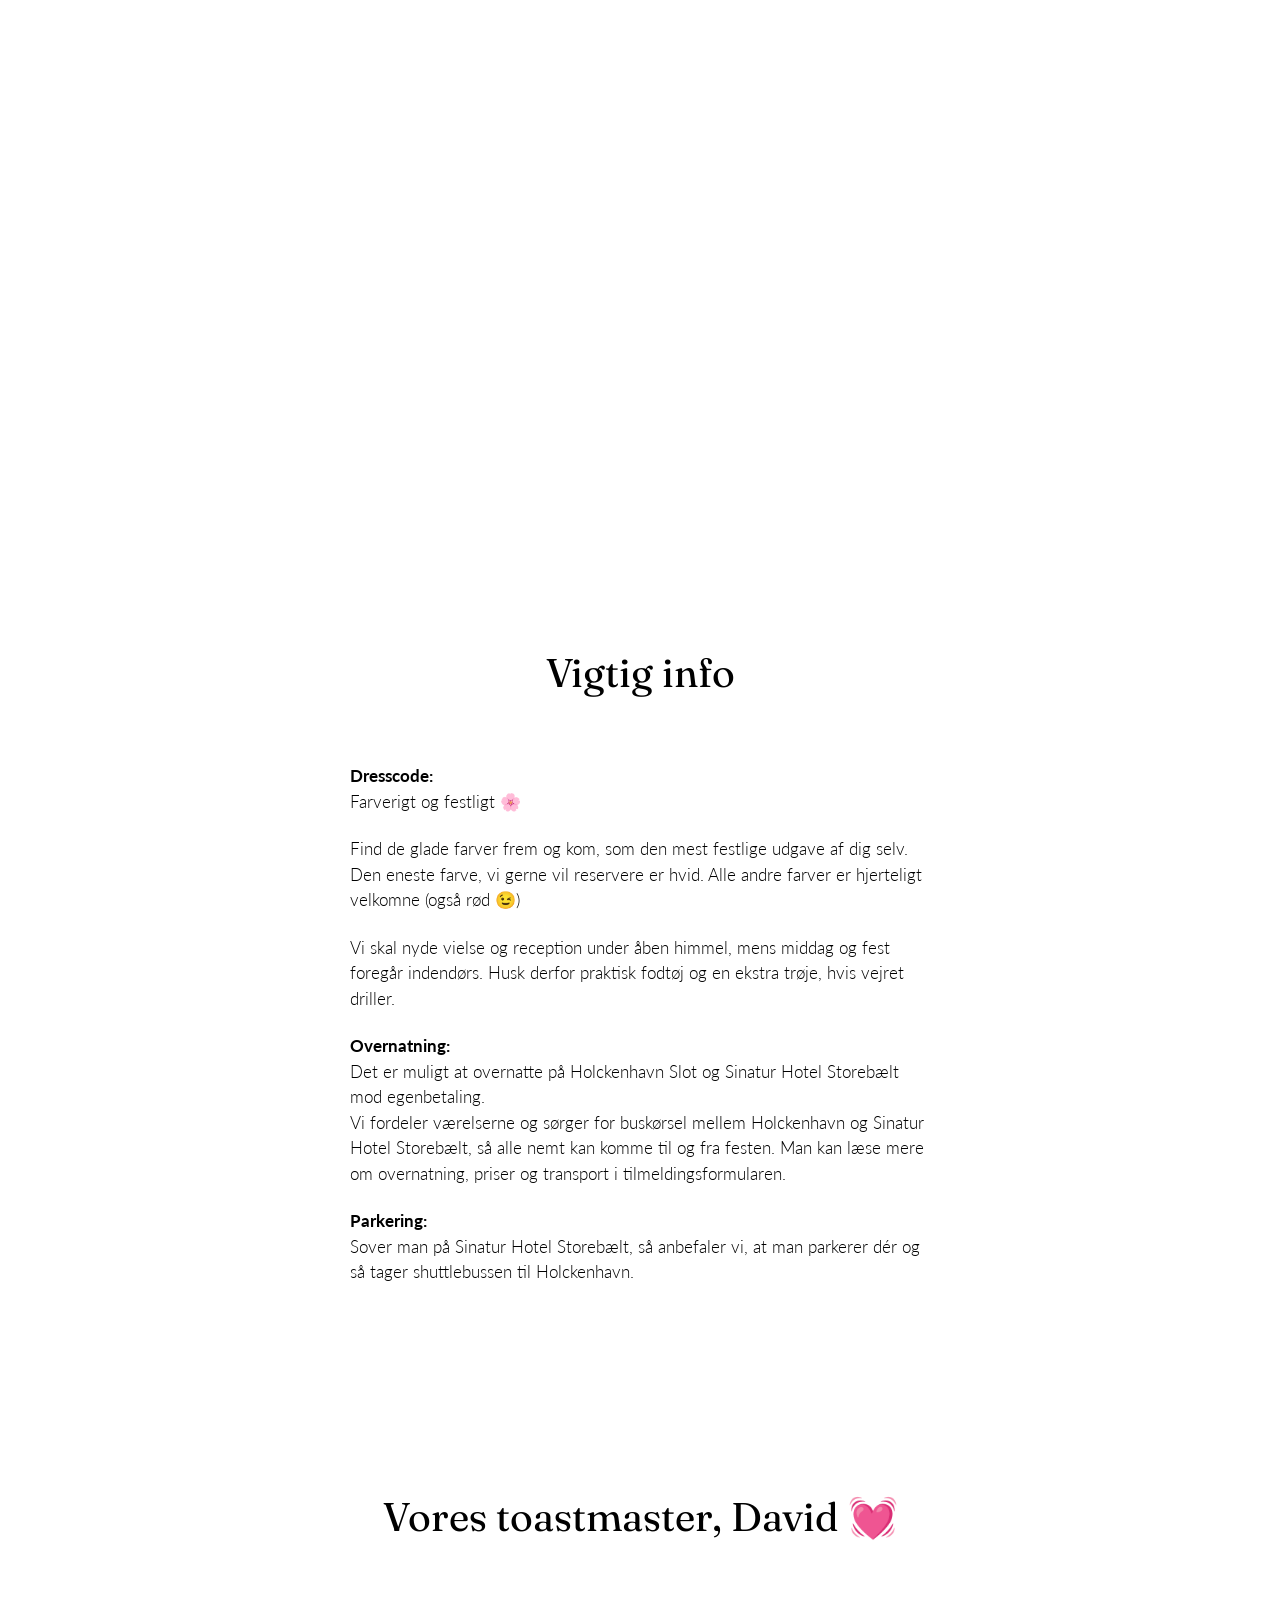
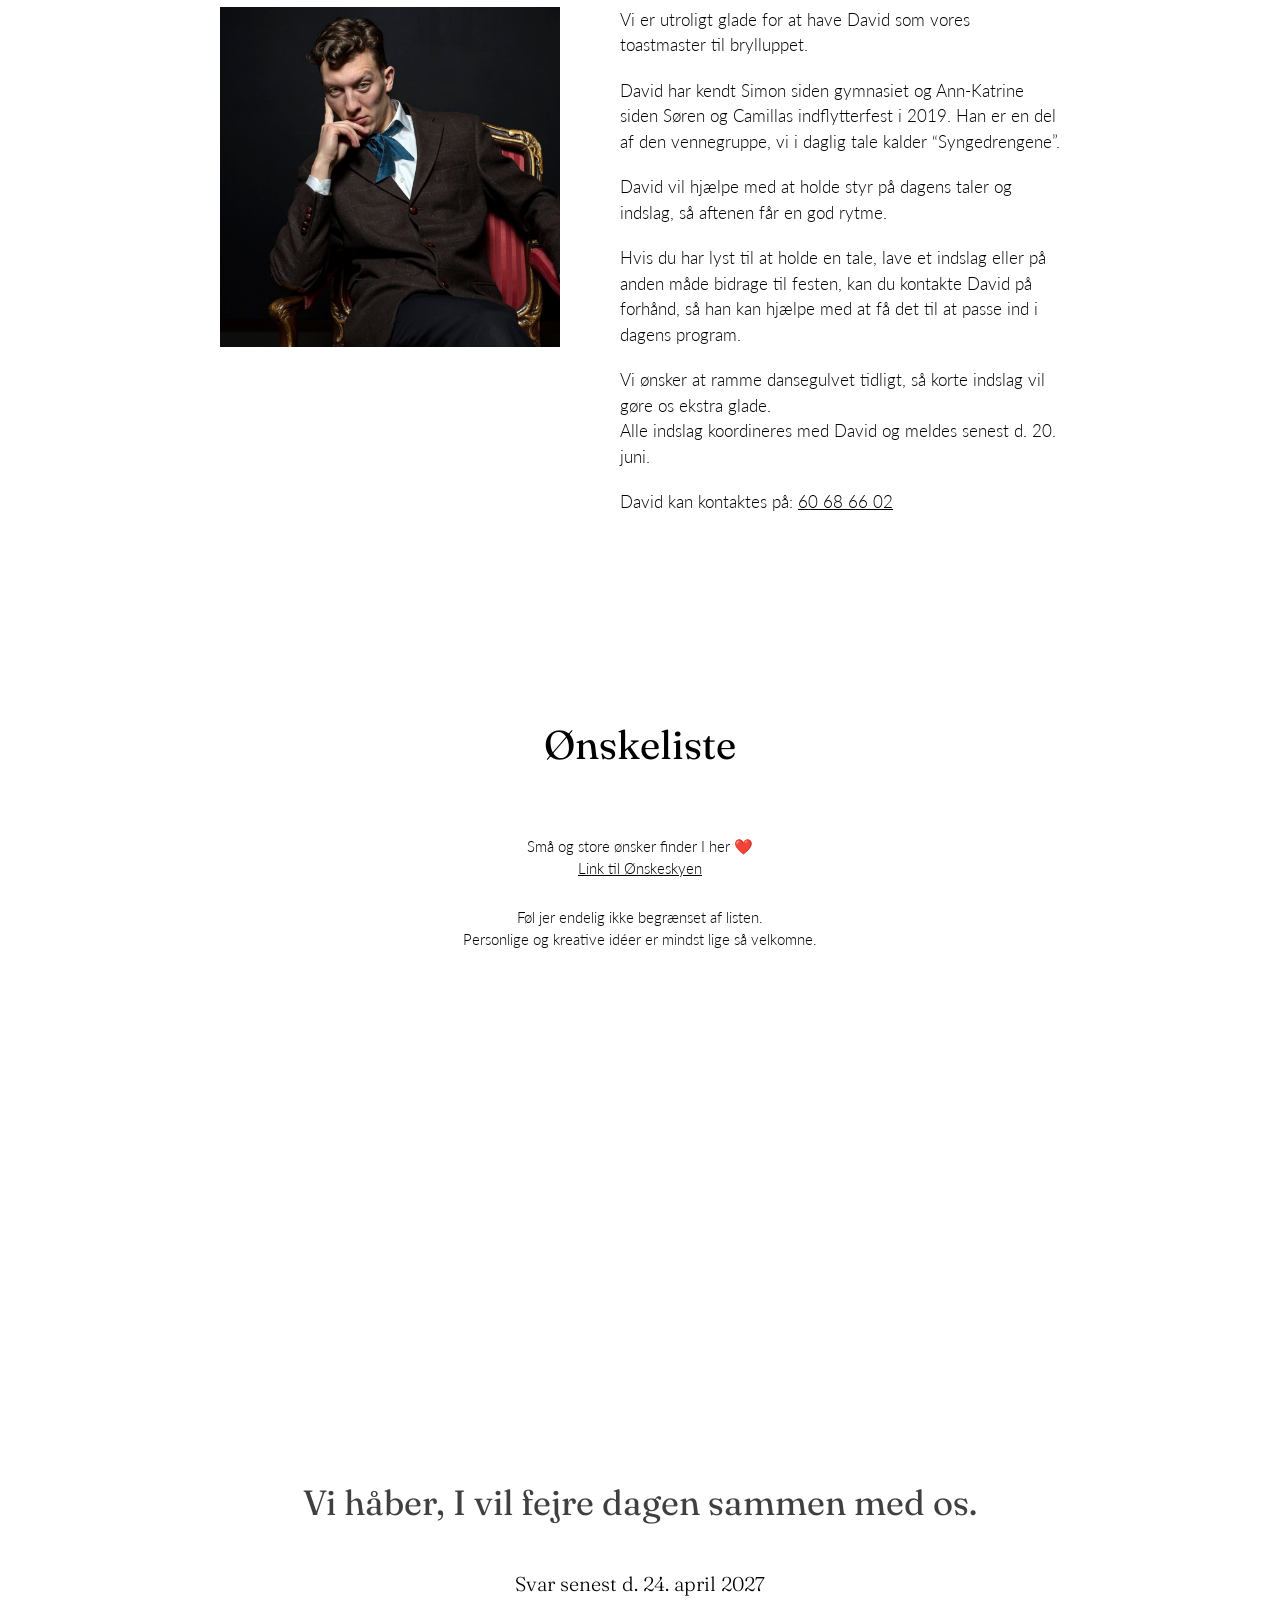
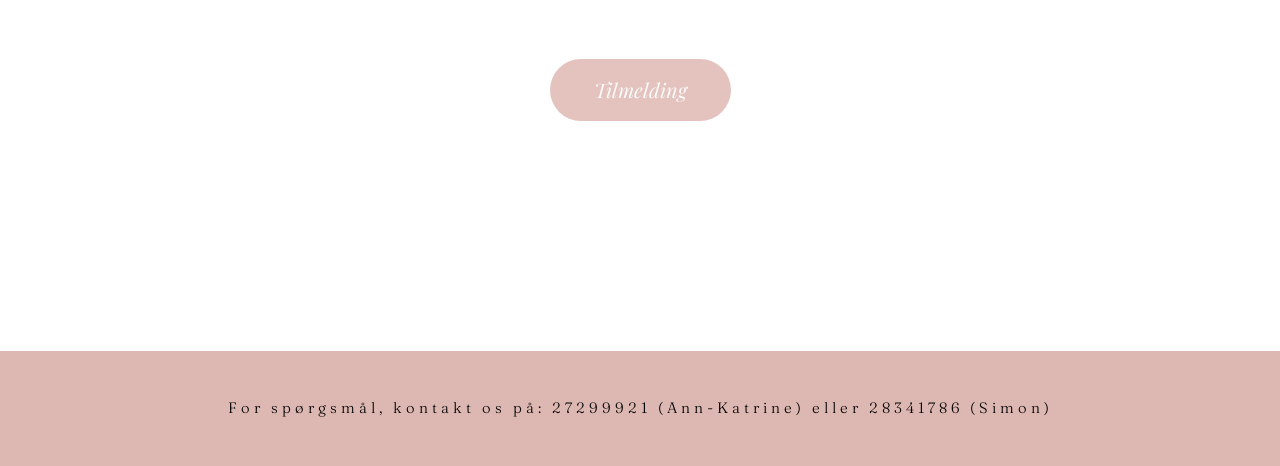
==== commit 78fc1de7: "Update contact number for Simon in footer" ====
--- a/index.html
+++ b/index.html
@@ -112,7 +112,7 @@
   <div class="rose-divider rose-divider-small rose-bg" role="presentation"></div>
 
   <footer>
-    For spørgsmål, kontakt os på: <a href="tel:+4527299921">27299921</a> (Ann-Katrine) eller <a href="tel:+4528341736">28341736</a> (Simon)
+    For spørgsmål, kontakt os på: <a href="tel:+4527299921">27299921</a> (Ann-Katrine) eller <a href="tel:+4528341786">28341786</a> (Simon)
   </footer>
 
   <script>
@@ -129,3 +129,5 @@
   </script>
 </body>
 </html>
+
+<!-- notifikationstest -->
